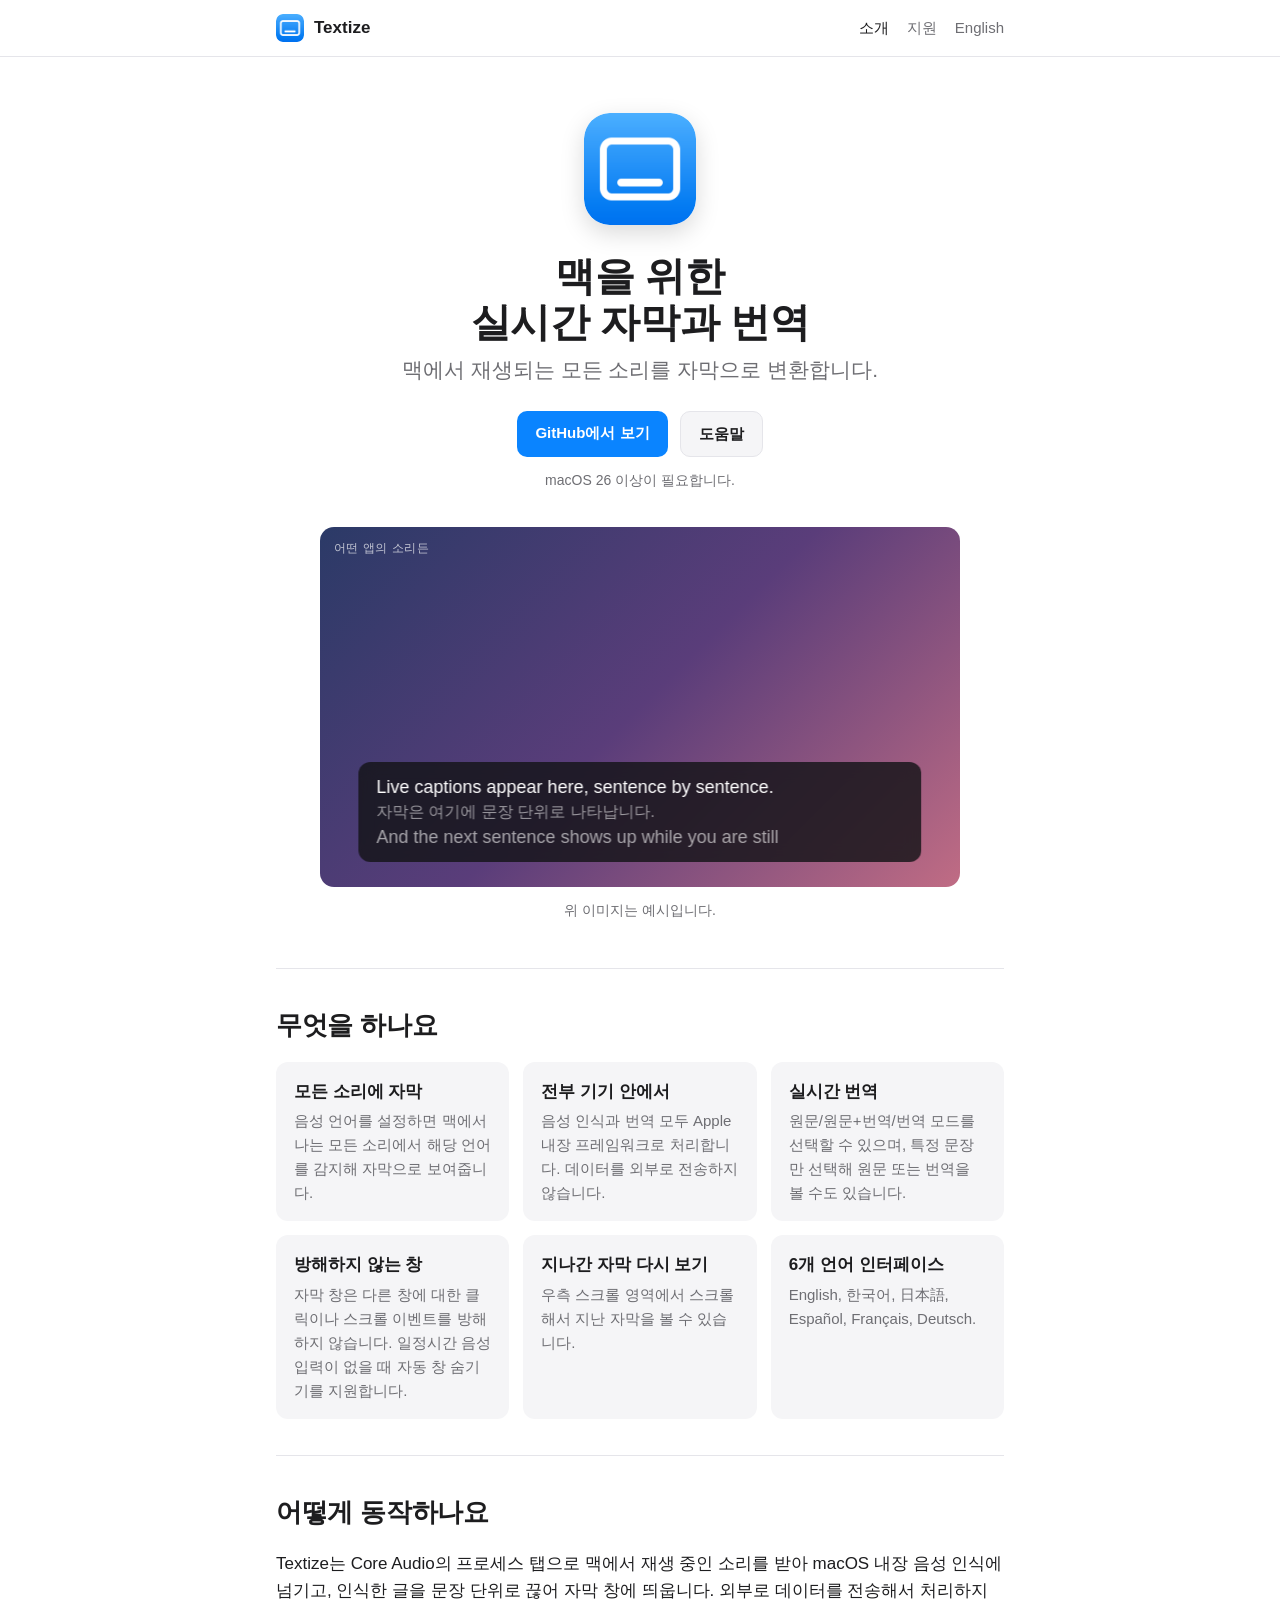
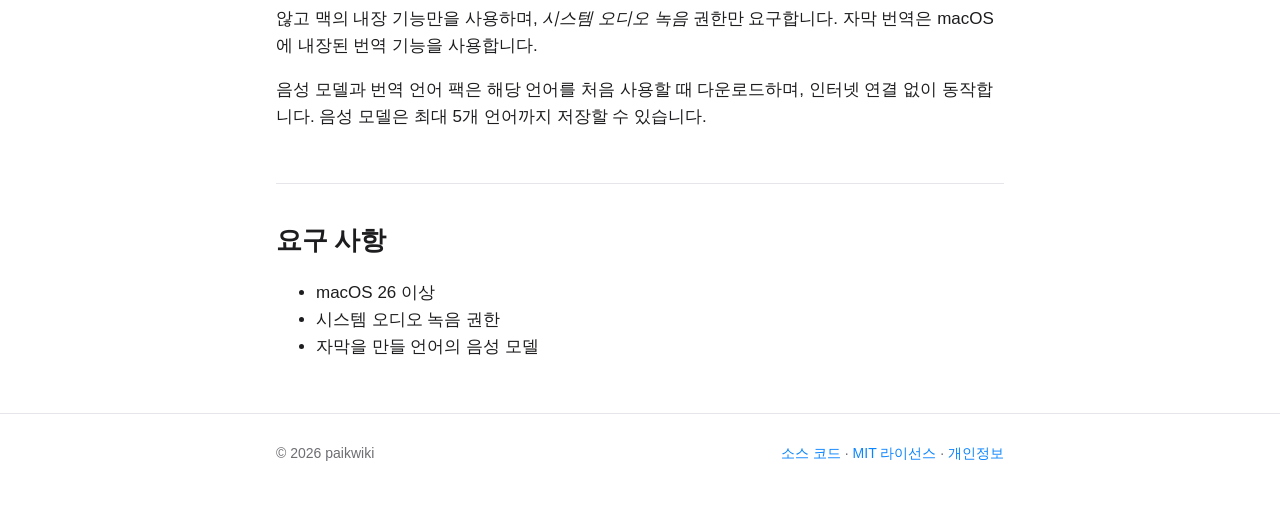
==== docs/ko/index.html @ 2ea2ee2c "Add project website for GitHub Pages" ====
<!doctype html>
<html lang="ko">
<head>
<meta charset="utf-8">
<meta name="viewport" content="width=device-width, initial-scale=1">
<title>Textize – 맥을 위한 실시간 자막과 번역</title>
<meta name="description" content="Textize는 맥에서 재생되는 모든 소리를 실시간 자막으로 변환하고, 맥 안에서 번역할 수 있습니다.">
<link rel="icon" type="image/png" href="../assets/favicon.png">
<link rel="apple-touch-icon" href="../assets/icon.png">
<link rel="stylesheet" href="../assets/style.css">
<link rel="alternate" hreflang="en" href="https://paikwiki.github.io/textize/">
<link rel="alternate" hreflang="ko" href="https://paikwiki.github.io/textize/ko/">
<meta property="og:title" content="Textize – 맥을 위한 실시간 자막과 번역">
<meta property="og:description" content="맥에서 재생되는 모든 소리를 맥 안에서 자막과 번역 자막으로 변환합니다.">
<meta property="og:image" content="https://paikwiki.github.io/textize/assets/icon.png">
<meta property="og:type" content="website">
</head>
<body>
<header class="top"><div class="wrap">
  <a class="brand" href="./"><img src="../assets/icon.png" alt=""> Textize</a>
  <nav>
    <a href="./" aria-current="page">소개</a>
    <a href="support.html">지원</a>
    <a href="../" lang="en">English</a>
  </nav>
</div></header>

<main class="wrap">
  <div class="hero">
    <img class="icon" src="../assets/icon.png" alt="Textize 앱 아이콘">
    <h1>맥을 위한<br>실시간 자막과 번역</h1>
    <p class="tagline">맥에서 재생되는 모든 소리를 자막으로 변환합니다.</p>
    <div class="cta">
      <a class="btn" href="https://github.com/paikwiki/textize">GitHub에서 보기</a>
      <a class="btn secondary" href="support.html">도움말</a>
    </div>
    <p class="note">macOS 26 이상이 필요합니다.</p>

    <div class="demo" aria-label="자막 창 예시">
      <span class="label">어떤 앱의 소리든</span>
      <div class="overlay">
        <div>Live captions appear here, sentence by sentence.</div>
        <div class="t">자막은 여기에 문장 단위로 나타납니다.</div>
        <div class="volatile">And the next sentence shows up while you are still</div>
      </div>
    </div>
    <p class="note">위 이미지는 예시입니다.</p>
  </div>

  <section id="features">
    <h2>무엇을 하나요</h2>
    <div class="features">
      <div class="feature"><strong>모든 소리에 자막</strong><p>음성 언어를 설정하면 맥에서 나는 모든 소리에서 해당 언어를 감지해 자막으로 보여줍니다.</p></div>
      <div class="feature"><strong>전부 기기 안에서</strong><p>음성 인식과 번역 모두 Apple 내장 프레임워크로 처리합니다. 데이터를 외부로 전송하지 않습니다.</p></div>
      <div class="feature"><strong>실시간 번역</strong><p>원문/원문+번역/번역 모드를 선택할 수 있으며, 특정 문장만 선택해 원문 또는 번역을 볼 수도 있습니다.</p></div>
      <div class="feature"><strong>방해하지 않는 창</strong><p>자막 창은 다른 창에 대한 클릭이나 스크롤 이벤트를 방해하지 않습니다. 일정시간 음성 입력이 없을 때 자동 창 숨기기를 지원합니다.</p></div>
      <div class="feature"><strong>지나간 자막 다시 보기</strong><p>우측 스크롤 영역에서 스크롤해서 지난 자막을 볼 수 있습니다.</p></div>
      <div class="feature"><strong>6개 언어 인터페이스</strong><p>English, 한국어, 日本語, Español, Français, Deutsch.</p></div>
    </div>
  </section>

  <section id="how">
    <h2>어떻게 동작하나요</h2>
    <p>Textize는 Core Audio의 프로세스 탭으로 맥에서 재생 중인 소리를 받아 macOS 내장 음성 인식에 넘기고, 인식한 글을 문장 단위로 끊어 자막 창에 띄웁니다. 외부로 데이터를 전송해서 처리하지 않고 맥의 내장 기능만을 사용하며, <em>시스템 오디오 녹음</em> 권한만 요구합니다. 자막 번역은 macOS에 내장된 번역 기능을 사용합니다.</p>
    <p>음성 모델과 번역 언어 팩은 해당 언어를 처음 사용할 때 다운로드하며, 인터넷 연결 없이 동작합니다. 음성 모델은 최대 5개 언어까지 저장할 수 있습니다.</p>
  </section>

  <section id="requirements">
    <h2>요구 사항</h2>
    <ul>
      <li>macOS 26 이상</li>
      <li>시스템 오디오 녹음 권한</li>
      <li>자막을 만들 언어의 음성 모델</li>
    </ul>
  </section>
</main>

<footer><div class="wrap">
  <span>© 2026 paikwiki</span>
  <span><a href="https://github.com/paikwiki/textize">소스 코드</a> · <a href="https://github.com/paikwiki/textize/blob/main/LICENSE">MIT 라이선스</a> · <a href="privacy.html">개인정보</a></span>
</div></footer>
</body>
</html>
---- docs/assets/style.css ----
:root {
  --bg: #ffffff;
  --fg: #1d1d1f;
  --muted: #6e6e73;
  --line: #e5e5ea;
  --accent: #0a84ff;
  --card: #f5f5f7;
  --overlay-bg: rgba(20, 20, 24, 0.82);
  --overlay-fg: #ffffff;
  --overlay-dim: rgba(255, 255, 255, 0.55);
  --max: 760px;
}
@media (prefers-color-scheme: dark) {
  :root {
    --bg: #0f0f12;
    --fg: #f5f5f7;
    --muted: #98989d;
    --line: #2c2c31;
    --accent: #4ca3ff;
    --card: #1b1b1f;
  }
}
* { box-sizing: border-box; }
html { -webkit-text-size-adjust: 100%; }
body {
  margin: 0;
  background: var(--bg);
  color: var(--fg);
  font: 17px/1.6 -apple-system, BlinkMacSystemFont, "SF Pro Text", "Helvetica Neue", "Apple SD Gothic Neo", "Noto Sans KR", "Hiragino Sans", sans-serif;
}
a { color: var(--accent); text-decoration: none; }
a:hover { text-decoration: underline; }
.wrap { max-width: var(--max); margin: 0 auto; padding: 0 16px; }

header.top { border-bottom: 1px solid var(--line); }
header.top .wrap {
  display: flex; align-items: center; justify-content: space-between;
  height: 56px; gap: 16px;
}
.brand { display: flex; align-items: center; gap: 10px; color: var(--fg); font-weight: 600; }
.brand img { width: 28px; height: 28px; border-radius: 7px; }
nav { display: flex; gap: 18px; font-size: 15px; }
nav a { color: var(--muted); }
nav a[aria-current="page"] { color: var(--fg); }

.hero { padding: 56px 0 32px; text-align: center; }
.hero img.icon { width: 112px; height: 112px; border-radius: 26px; box-shadow: 0 8px 24px rgba(0,0,0,0.15); }
.hero h1 { font-size: 40px; line-height: 1.15; margin: 20px 0 8px; letter-spacing: -0.01em; }
.hero p.tagline { font-size: 21px; color: var(--muted); margin: 0 0 24px; }
.hero .cta { display: inline-flex; gap: 12px; flex-wrap: wrap; justify-content: center; }
.btn {
  display: inline-block; padding: 10px 18px; border-radius: 10px;
  background: var(--accent); color: #fff; font-weight: 600; font-size: 15px;
}
.btn:hover { text-decoration: none; opacity: 0.9; }
.btn.secondary { background: var(--card); color: var(--fg); border: 1px solid var(--line); }
.note { font-size: 14px; color: var(--muted); margin-top: 12px; }

/* 오버레이 자막 예시. 실제 스크린샷으로 바꾸기 전까지 쓰는 CSS 모형. */
.demo {
  position: relative; margin: 36px auto 0; max-width: 640px; aspect-ratio: 16 / 9;
  border-radius: 14px; overflow: hidden;
  background: linear-gradient(135deg, #2b3a67 0%, #5a3d7a 50%, #c06c84 100%);
}
.demo .label {
  position: absolute; top: 12px; left: 14px; font-size: 12px; letter-spacing: 0.04em;
  color: rgba(255,255,255,0.7); text-transform: uppercase;
}
.demo .overlay {
  position: absolute; left: 50%; bottom: 7%; transform: translateX(-50%);
  width: 88%; padding: 12px 18px; border-radius: 12px;
  background: var(--overlay-bg); color: var(--overlay-fg);
  text-align: left; font-size: clamp(13px, 2.6vw, 18px); line-height: 1.45;
  backdrop-filter: blur(8px); -webkit-backdrop-filter: blur(8px);
}
.demo .overlay .t { color: var(--overlay-dim); font-size: 0.9em; }
.demo .overlay .volatile { opacity: 0.6; }

section { padding: 36px 0; border-top: 1px solid var(--line); }
section h2 { font-size: 26px; margin: 0 0 16px; letter-spacing: -0.01em; }
section h3 { font-size: 18px; margin: 24px 0 6px; }
.features { display: grid; grid-template-columns: repeat(auto-fit, minmax(220px, 1fr)); gap: 14px; }
.feature { background: var(--card); border-radius: 12px; padding: 16px 18px; }
.feature strong { display: block; margin-bottom: 4px; }
.feature p { margin: 0; color: var(--muted); font-size: 15px; }
dl.faq dt { font-weight: 600; margin-top: 18px; }
dl.faq dd { margin: 4px 0 0; color: var(--muted); }
kbd, code {
  font: 0.92em ui-monospace, "SF Mono", Menlo, monospace;
  background: var(--card); padding: 1px 6px; border-radius: 5px;
}
.doc h1 { font-size: 34px; margin: 40px 0 6px; }
.doc .meta { color: var(--muted); font-size: 15px; margin-bottom: 24px; }
.doc h2 { font-size: 22px; margin: 28px 0 8px; }
.doc ul { padding-left: 22px; }

footer { border-top: 1px solid var(--line); padding: 28px 0 40px; color: var(--muted); font-size: 14px; }
footer .wrap { display: flex; flex-wrap: wrap; gap: 8px 20px; justify-content: space-between; }

@media (max-width: 480px) {
  .hero h1 { font-size: 32px; }
  .hero p.tagline { font-size: 18px; }
  nav { gap: 12px; font-size: 14px; }
}
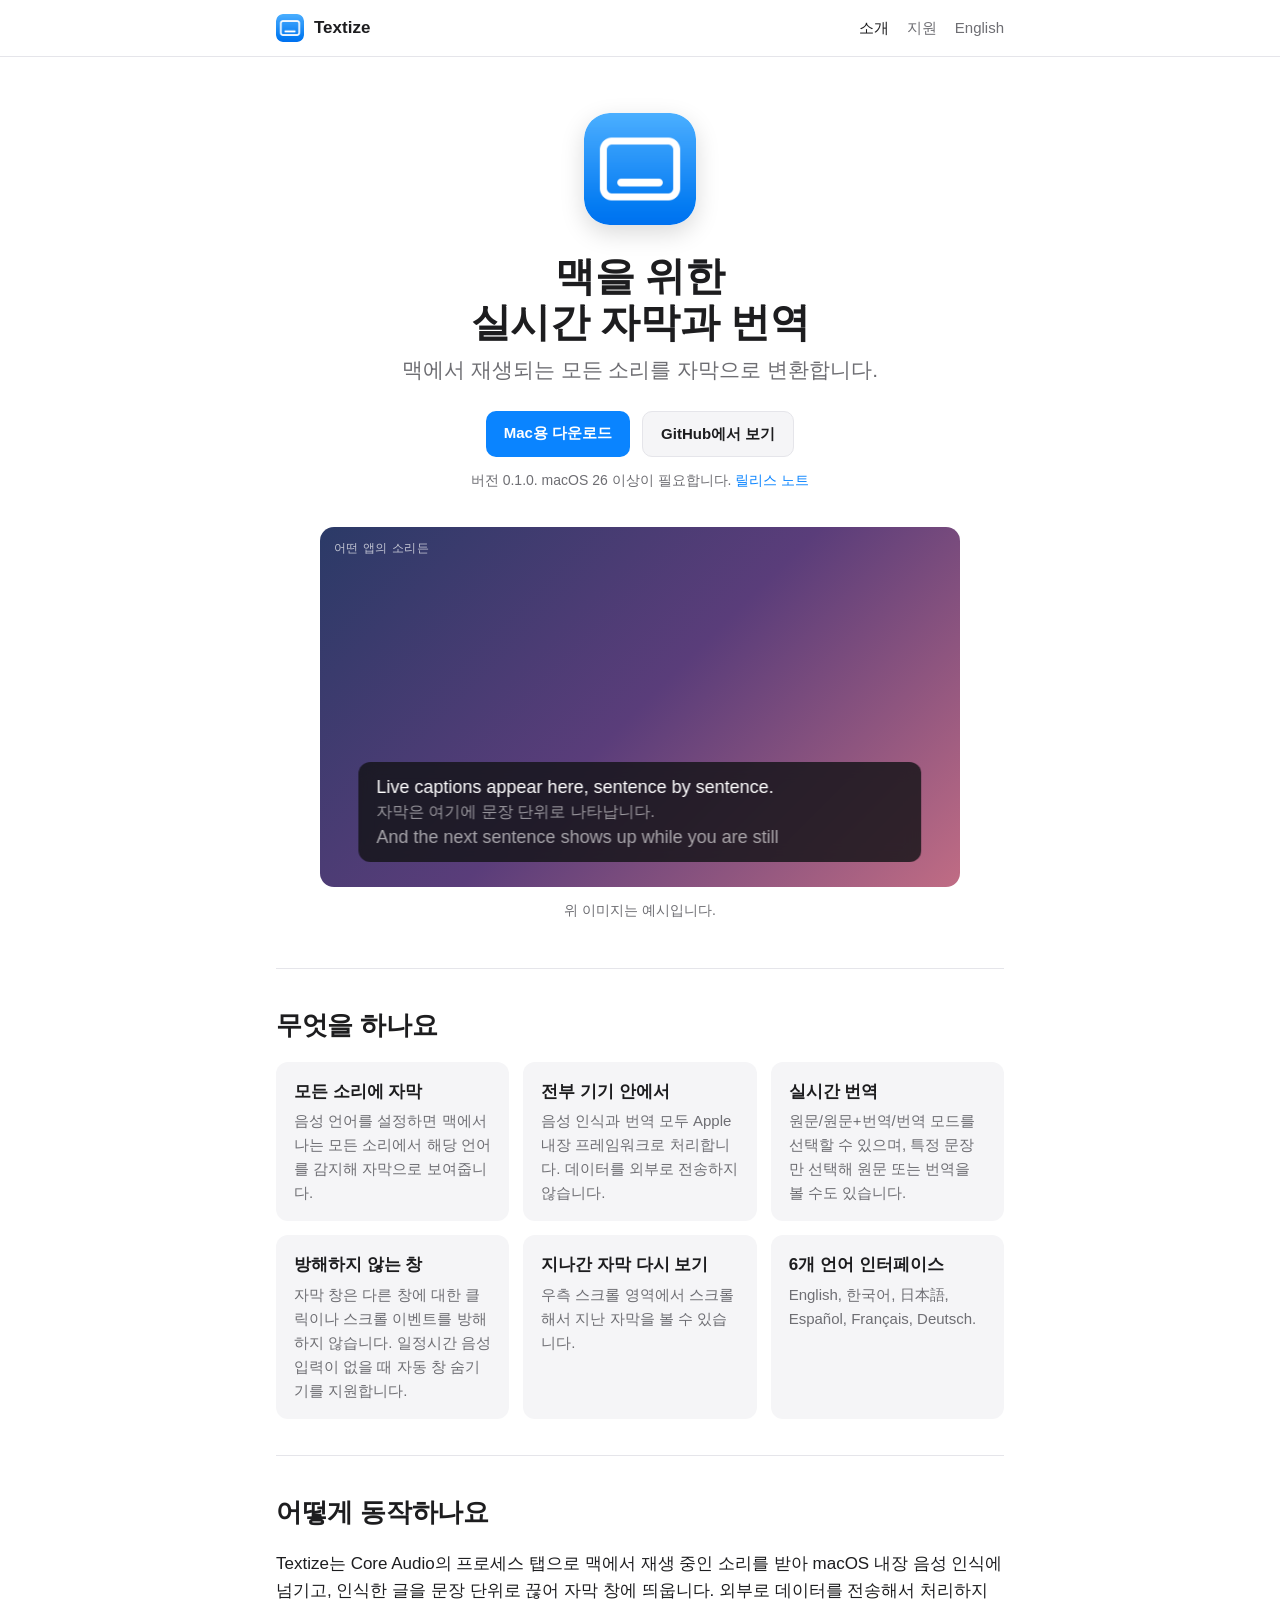
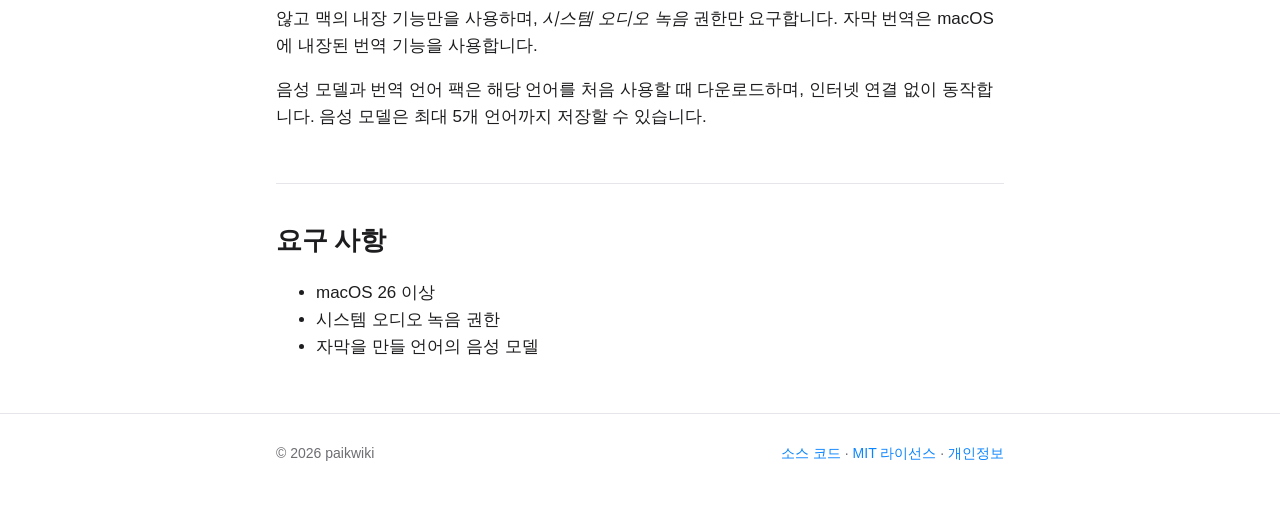
==== commit 52c03a27: "Add download button and install FAQ to the website" ====
--- a/docs/ko/index.html
+++ b/docs/ko/index.html
@@ -31,10 +31,10 @@
     <h1>맥을 위한<br>실시간 자막과 번역</h1>
     <p class="tagline">맥에서 재생되는 모든 소리를 자막으로 변환합니다.</p>
     <div class="cta">
-      <a class="btn" href="https://github.com/paikwiki/textize">GitHub에서 보기</a>
-      <a class="btn secondary" href="support.html">도움말</a>
+      <a class="btn" href="https://github.com/paikwiki/textize/releases/latest/download/Textize.dmg">Mac용 다운로드</a>
+      <a class="btn secondary" href="https://github.com/paikwiki/textize">GitHub에서 보기</a>
     </div>
-    <p class="note">macOS 26 이상이 필요합니다.</p>
+    <p class="note">버전 0.1.0. macOS 26 이상이 필요합니다. <a href="https://github.com/paikwiki/textize/releases">릴리스 노트</a></p>
 
     <div class="demo" aria-label="자막 창 예시">
       <span class="label">어떤 앱의 소리든</span>
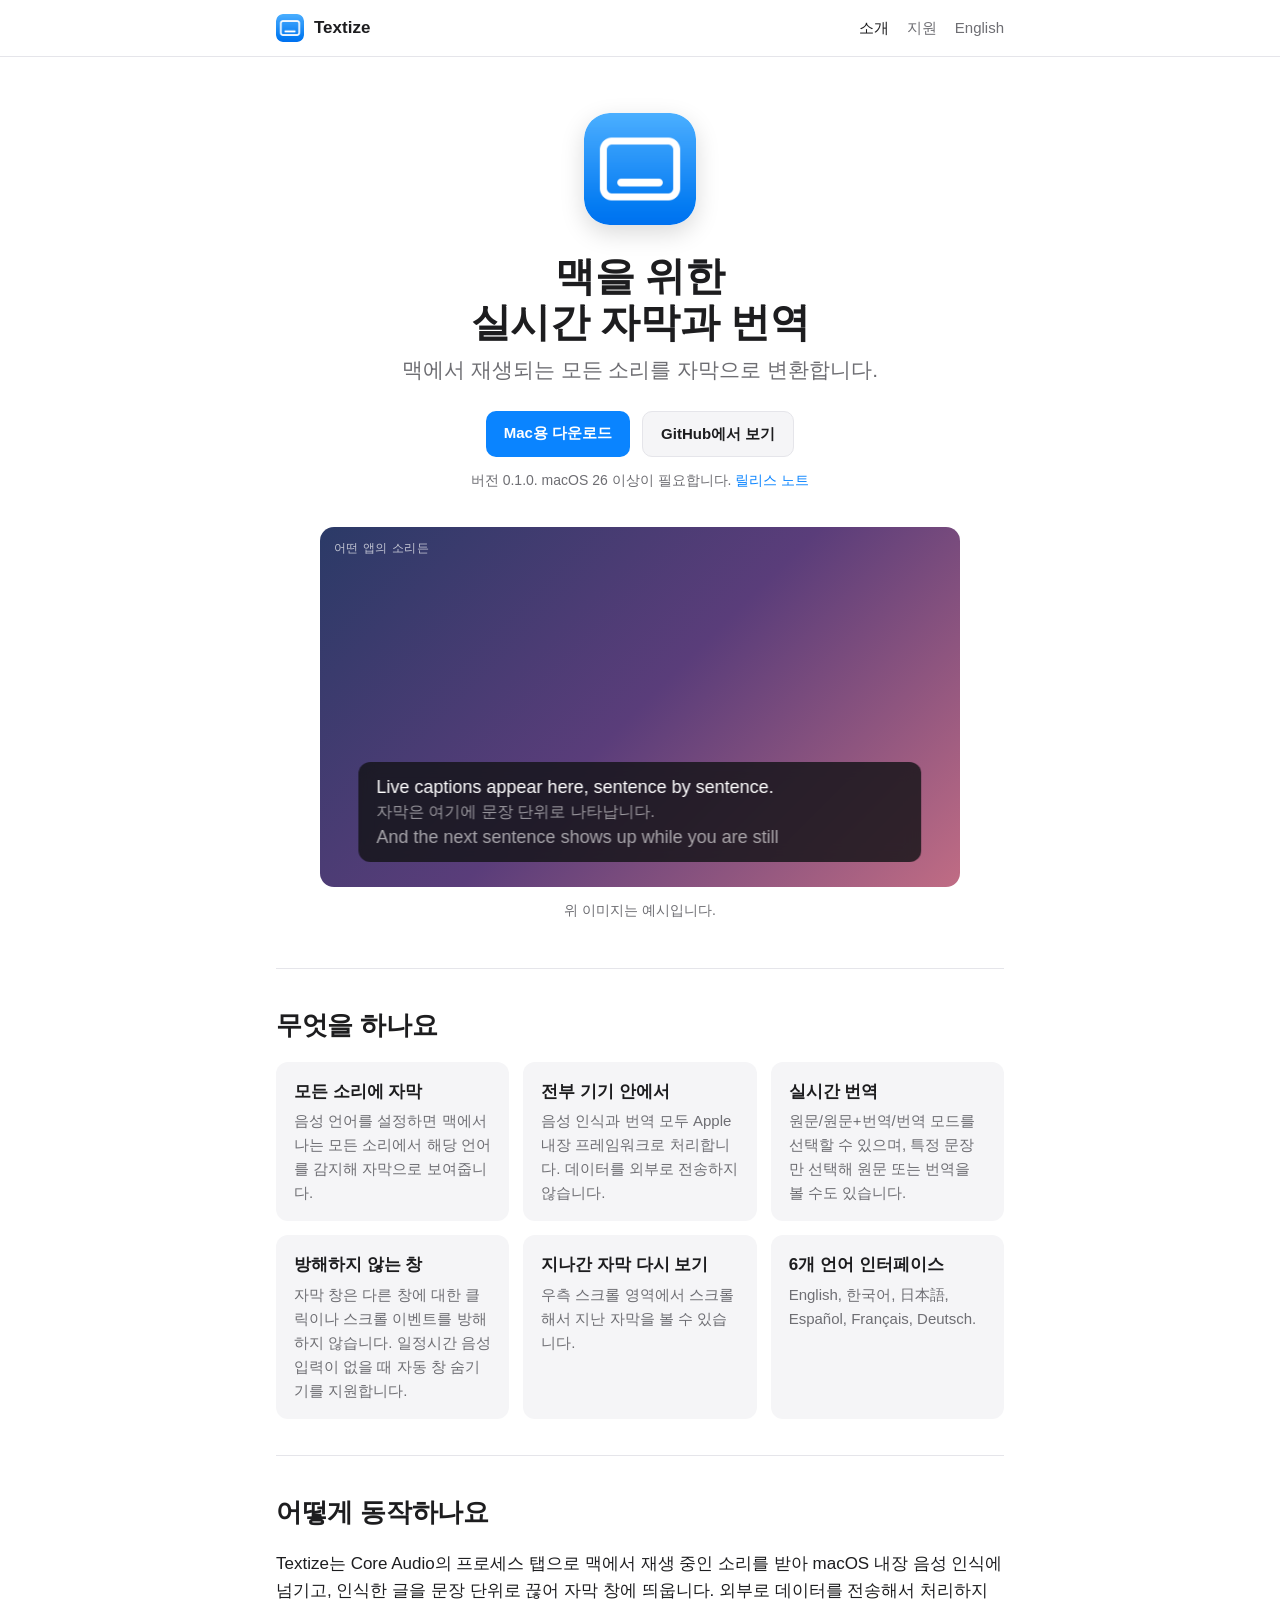
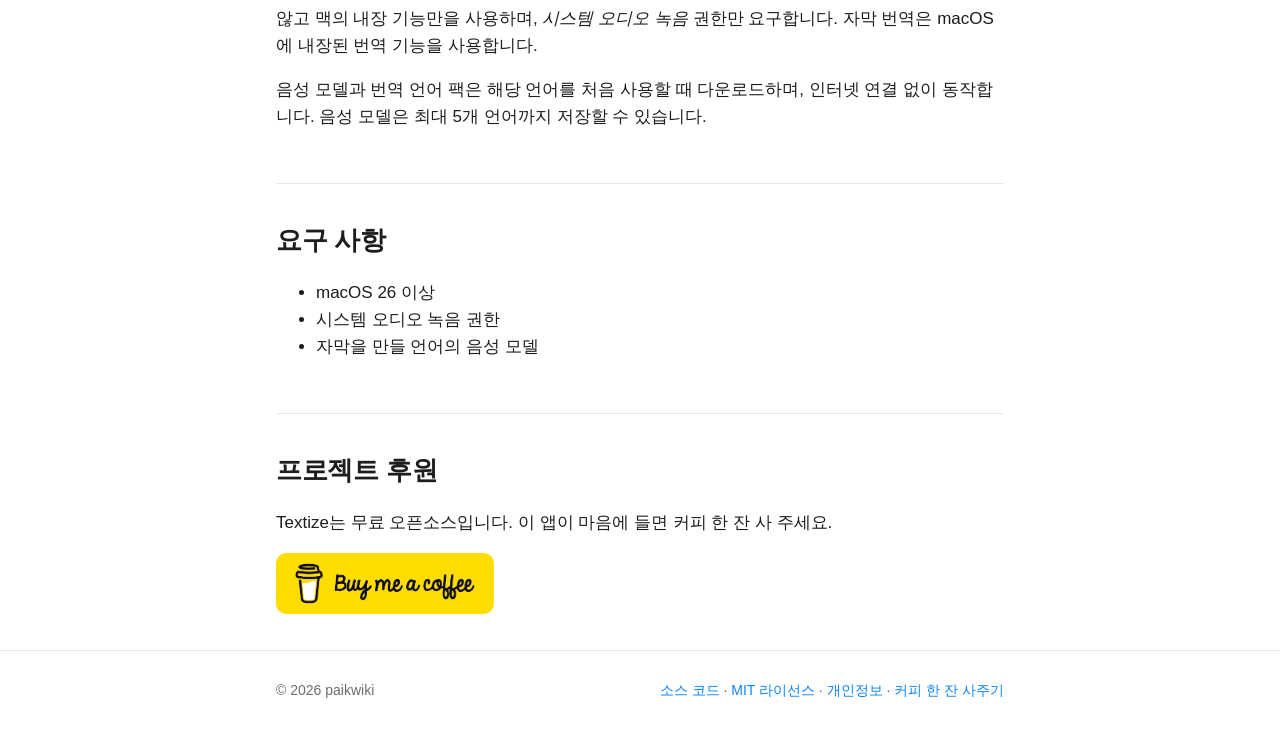
==== commit 9758f393: "Add Buy Me a Coffee link to the website and GitHub Sponsors button" ====
--- a/docs/ko/index.html
+++ b/docs/ko/index.html
@@ -73,11 +73,17 @@
       <li>자막을 만들 언어의 음성 모델</li>
     </ul>
   </section>
+
+  <section id="support-project">
+    <h2>프로젝트 후원</h2>
+    <p>Textize는 무료 오픈소스입니다. 이 앱이 마음에 들면 커피 한 잔 사 주세요.</p>
+    <a class="bmc" href="https://buymeacoffee.com/paikwiki"><img src="../assets/bmc-button.png" alt="커피 한 잔 사주기" width="218" height="61"></a>
+  </section>
 </main>
 
 <footer><div class="wrap">
   <span>© 2026 paikwiki</span>
-  <span><a href="https://github.com/paikwiki/textize">소스 코드</a> · <a href="https://github.com/paikwiki/textize/blob/main/LICENSE">MIT 라이선스</a> · <a href="privacy.html">개인정보</a></span>
+  <span><a href="https://github.com/paikwiki/textize">소스 코드</a> · <a href="https://github.com/paikwiki/textize/blob/main/LICENSE">MIT 라이선스</a> · <a href="privacy.html">개인정보</a> · <a href="https://buymeacoffee.com/paikwiki">커피 한 잔 사주기</a></span>
 </div></footer>
 </body>
 </html>
--- a/docs/assets/style.css
+++ b/docs/assets/style.css
@@ -79,6 +79,8 @@
 section { padding: 36px 0; border-top: 1px solid var(--line); }
 section h2 { font-size: 26px; margin: 0 0 16px; letter-spacing: -0.01em; }
 section h3 { font-size: 18px; margin: 24px 0 6px; }
+.bmc img { display: block; width: 218px; height: auto; border-radius: 10px; }
+.bmc:hover img { opacity: 0.9; }
 .features { display: grid; grid-template-columns: repeat(auto-fit, minmax(220px, 1fr)); gap: 14px; }
 .feature { background: var(--card); border-radius: 12px; padding: 16px 18px; }
 .feature strong { display: block; margin-bottom: 4px; }
